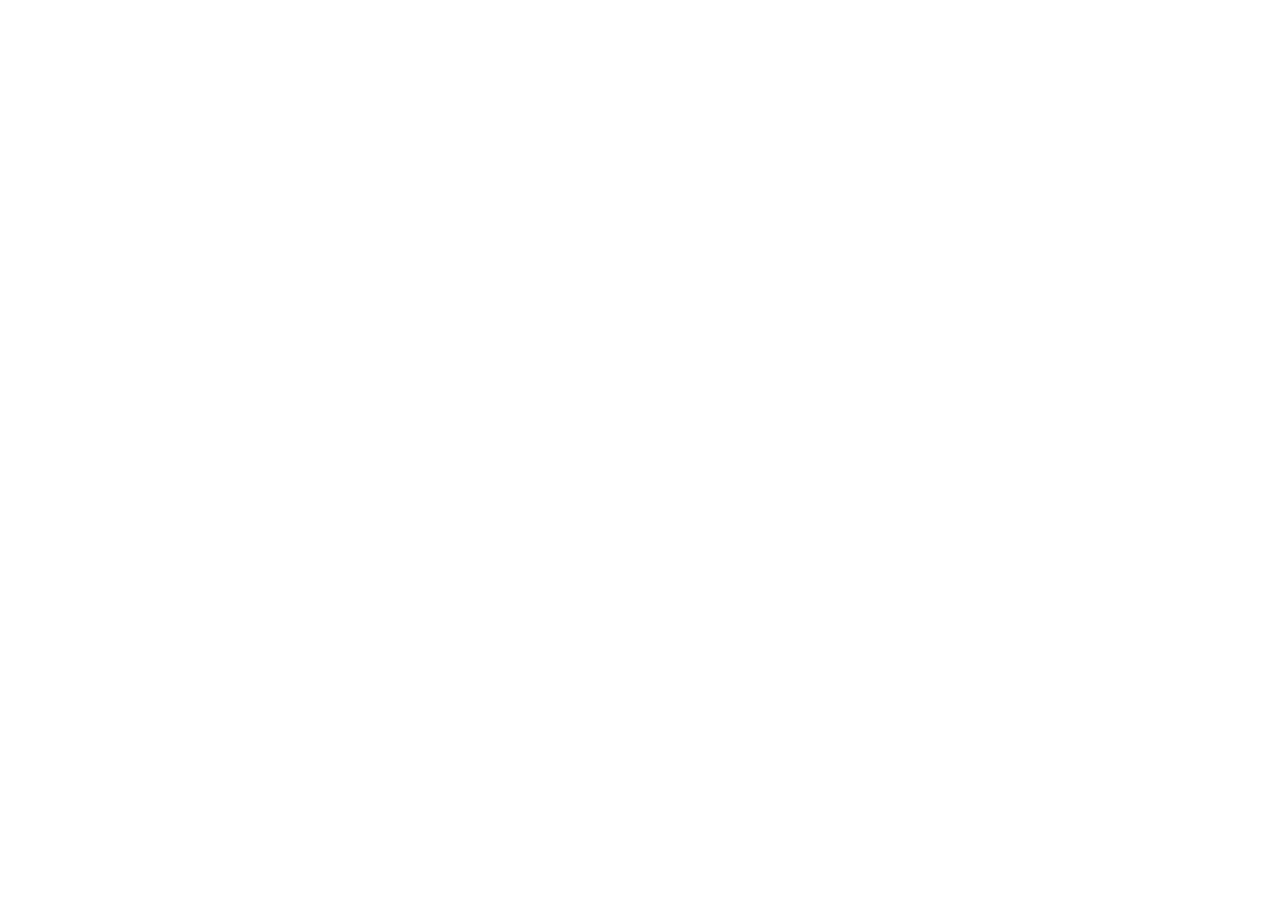
==== calculator-app/index.html @ 8c946602 "initial commit" ====
<!DOCTYPE html>
<html lang="en">
<head>
    <meta charset="UTF-8">
    <meta name="viewport" content="width=device-width, initial-scale=1.0">
    <link rel="preconnect" href="https://fonts.googleapis.com">
    <link rel="preconnect" href="https://fonts.gstatic.com" crossorigin>
    <link href="https://fonts.googleapis.com/css2?family=League+Spartan:wght@100..900&display=swap" rel="stylesheet">
    <title>Calculator App</title>
</head>
<body>
    
</body>
</html>
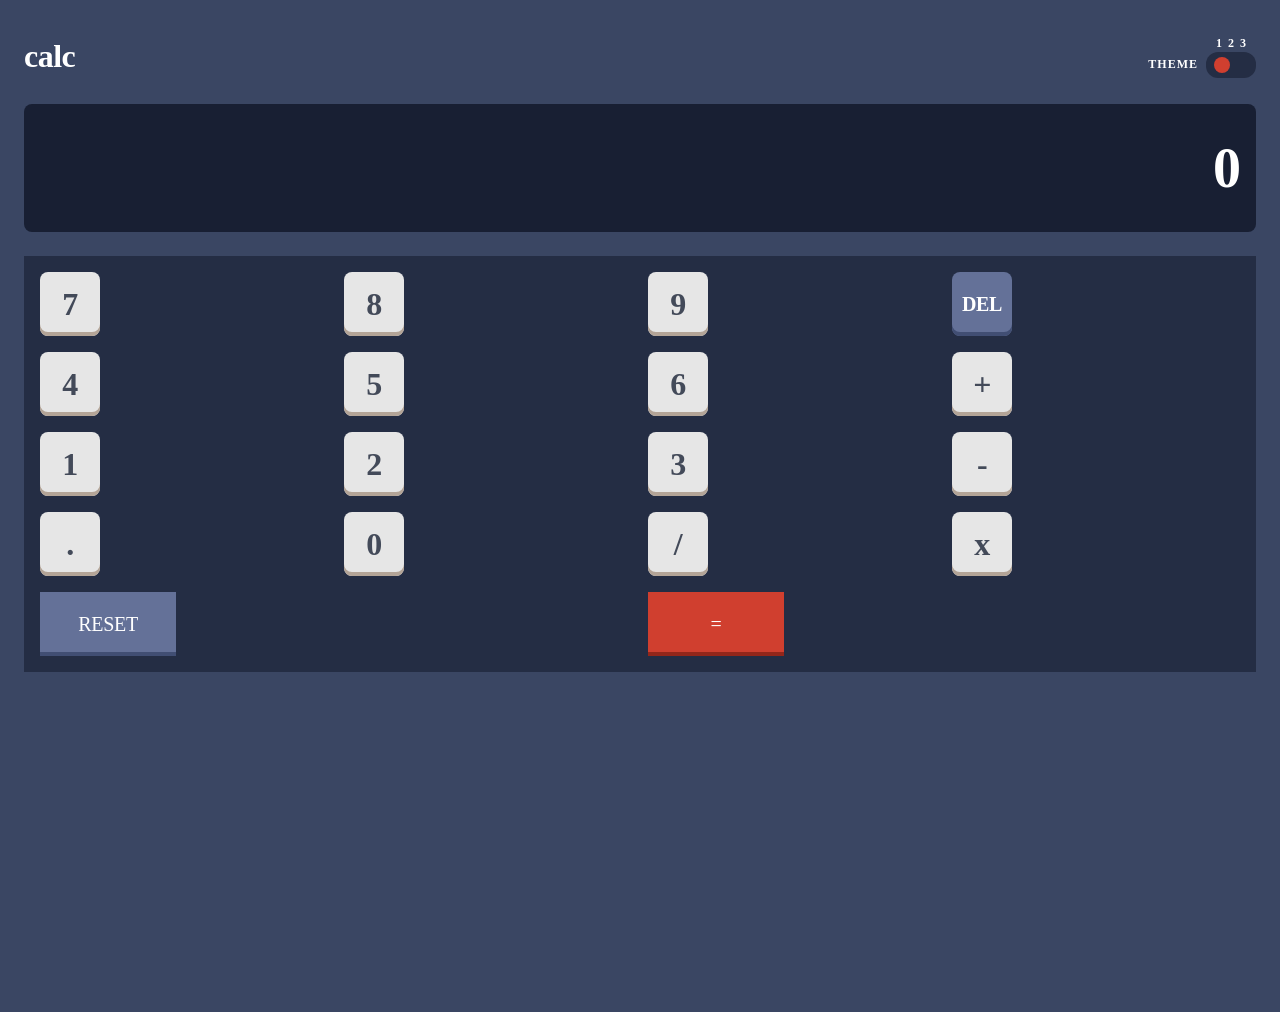
==== commit ebd89503: "feat: implement calculator layout and styles" ====
--- a/calculator-app/index.html
+++ b/calculator-app/index.html
@@ -6,9 +6,61 @@
     <link rel="preconnect" href="https://fonts.googleapis.com">
     <link rel="preconnect" href="https://fonts.gstatic.com" crossorigin>
     <link href="https://fonts.googleapis.com/css2?family=League+Spartan:wght@100..900&display=swap" rel="stylesheet">
+    <link rel="stylesheet" href="styles.css">
     <title>Calculator App</title>
 </head>
 <body>
-    
+    <main>
+        <div class="theme-toggle">
+            <div class="title">
+                <p>calc</p  >
+            </div>
+            <div class="theme-container">
+                <p>THEME</p>
+                <div class="toggle-container">
+                   <div class="toggle-circle-container">
+                       <div class="toggle-circle"></div>
+                   </div>
+                   <div class="number-toggles">
+                       <span>1</span>
+                       <span>2</span>
+                       <span>3</span>
+                   </div>
+                   </div>
+                </div>
+            </div>
+        </div>
+
+        <div class="container">
+            <div class="display">
+                <div class="display-screen">
+                    <p>0</p>
+                </div>
+            </div>
+            <div class="buttons">
+                <div class="btn-inputs">
+                    <button class="button">7</button>
+                    <button class="button">8</button>
+                    <button class="button">9</button>
+                    <button class="button btn-DEL">DEL</button>
+                    <button class="button">4</button>
+                    <button class="button">5</button>
+                    <button class="button">6</button>
+                    <button class="button">+</button>
+                    <button class="button">1</button>
+                    <button class="button">2</button>
+                    <button class="button">3</button>
+                    <button class="button">-</button>
+                    <button class="button">.</button>
+                    <button class="button">0</button>
+                    <button class="button">/</button>
+                    <button class="button">x</button>
+                </div>
+                <div class="button-row">
+                  <button class="btn btn-reset">RESET</button>
+                  <button class="btn btn-evaluate">=</button>
+                </div>
+            </div>
+    </main>
 </body>
 </html>
--- a/calculator-app/styles.css
+++ b/calculator-app/styles.css
@@ -0,0 +1,337 @@
+:root {
+  /* ==========================
+     NEUTRALS
+  ========================== */
+
+  --white: #ffffff;
+  --black: #000000;
+
+  /* ==========================
+     PURPLE
+  ========================== */
+
+  --purple-950: #17062a;
+  --purple-900: #1e0936;
+  --purple-850: #331c4d;
+  --purple-800: #56077c;
+  --purple-700: #6c34ac;
+  --purple-650: #8631af;
+
+  /* ==========================
+     NAVY
+  ========================== */
+
+  --navy-950: #181f33;
+  --navy-900: #242d44;
+  --navy-850: #3a4663;
+  --navy-750: #434a59;
+  --navy-700: #647198;
+  --navy-400: #a2b2e1;
+
+  /* ==========================
+     GRAYS
+  ========================== */
+
+  --gray-900: #36362c;
+  --gray-300: #d2cdcd;
+  --gray-200: #e6e6e6;
+  --gray-100: #eeeeee;
+
+  /* ==========================
+     BLUE
+  ========================== */
+
+  --blue-950: #1a2327;
+  --blue-500: #378187;
+  --blue-400: #62b5bc;
+
+  /* ==========================
+     RED
+  ========================== */
+
+  --red-600: #d03f2f;
+  --red-400: #f96b5b;
+
+  /* ==========================
+     ORANGE
+  ========================== */
+
+  --orange-700: #cb5402;
+  --orange-400: #ff8a38;
+
+  /* ==========================
+     CYAN
+  ========================== */
+
+  --cyan-500: #00ded0;
+  --cyan-200: #93fffb;
+
+  /* ==========================
+     YELLOW
+  ========================== */
+
+  --yellow-300: #ffe53d;
+
+  /* ==========================
+     SPACING
+  ========================== */
+  --spacing-0: 0px;
+  --spacing-1: 8px;
+  --spacing-2: 16px;
+  --spacing-3: 24px;
+  --spacing-4: 32px;
+}
+
+/* ==========================
+   CSS RESET
+========================== */
+
+    *,
+    *::before,
+    *::after {
+        margin: 0;
+        padding: 0;
+        box-sizing: border-box;
+    }
+
+    html {
+        scroll-behavior: smooth;
+    }
+
+    body {
+        min-height: 100vh;
+        line-height: 1.5;
+        -webkit-font-smoothing: antialiased;
+    }
+
+
+
+    button,
+    input,
+    textarea,
+    select {
+        font: inherit;
+    }
+
+    button {
+        cursor: pointer;
+        border: none;
+        background: none;
+    }
+
+    a {
+        color: inherit;
+        text-decoration: none;
+    }
+
+    ul,
+    ol {
+        list-style: none;
+    }
+
+
+
+body {
+  background-color: var(--navy-850);
+  color: var(--gray-900);
+  margin: 0;
+  padding: 0;
+}
+
+main {
+  margin: var(--spacing-4) var(--spacing-3);
+}
+
+.theme-toggle {
+  display: flex;
+  justify-content: space-between;
+}
+
+.title {
+  color: var(--white);
+  font-weight: bold;
+  font-size: 32px;
+  letter-spacing: -0.5px;
+}
+
+.theme-container {
+  display: flex;
+  align-items: center;
+  position: relative;
+}
+
+.theme-container p {
+   font-size: 12px;
+   font-weight: bold;
+   letter-spacing: 1px;
+   color: var(--white);
+   margin-top: var(--spacing-2);
+}
+
+.toggle-container {
+    display: flex;
+    flex-direction: column-reverse;
+}
+
+.toggle-circle-container {
+    height: 26px;
+    width: 50px;
+    border-radius: 12px;
+    display: flex;
+    align-items: center;
+    background-color: var(--navy-900);
+}
+
+.toggle-circle {
+    width: 16px;
+    height: 16px;
+    background-color: var(--red-600);
+    border-radius: 50%;
+    margin-left: var(--spacing-1);
+}
+
+.number-toggles {
+    color: var(--white);
+    display: flex;
+    gap: 6px;
+    font-weight: bold;
+    font-size: 12px;
+}
+
+
+.toggle-container {
+  display: flex;
+  align-items: center;
+  margin-left: var(--spacing-1);
+}
+
+.number {
+  display: flex;
+  flex-direction: column;
+  align-items: center;
+  margin-left: var(--spacing-1);
+  font-size: 0.8rem;
+}
+
+.number span {
+  margin-bottom: var(--spacing-1);
+}
+
+.toggle-numbers p {
+  margin-right: var(--spacing-1);
+}
+
+.container {
+  display: flex;
+  flex-direction: column;
+  align-items: center;
+  height: 100vh;
+}
+
+.display {
+  width: 100%;
+  height: 128px;
+  margin: var(--spacing-3) 0;
+}
+
+.display-screen {
+  display: flex;
+  flex-direction: column;
+  justify-content: center;
+  width: 100%;
+  height: 100%;
+  padding: var(--spacing-4);
+  background-color: var(--navy-950);
+  padding: var(--spacing-2);
+  border-radius: var(--spacing-1);
+  text-align: center;
+}
+
+.display p {
+  font-weight: bold;
+  margin-left: auto;
+  width: fit-content;
+  color: var(--white);
+  font-size: 56px;
+  letter-spacing: -1px;
+}
+
+.buttons {
+  display: flex;
+  width: 100%;
+  flex-direction: column;
+  background-color: var(--navy-900);
+}
+
+.btn-inputs {
+  display: grid;
+  column-gap: var(--spacing-2);
+  row-gap: var(--spacing-2);
+  grid-template-columns: repeat(4, 1fr);
+  grid-template-rows: repeat(4, 1fr);
+  padding: var(--spacing-2);
+
+}
+.button {
+  width: 60px;
+  height: 64px;
+  background-color: var(--gray-200);
+  border: none;
+  box-shadow: inset 0px -4px #B3A497;
+  padding: var(--spacing-2);
+  border-radius: var(--spacing-1);
+  font-size: 32px;
+  font-weight: bold;
+  color: var(--navy-750);
+  display: flex;
+  align-items: center;
+  justify-content: center;
+  letter-spacing: -0.5px;
+  cursor: pointer;
+}
+
+.btn-DEL {
+  color: var(--white);
+  background-color: var(--navy-700);
+  font-size: 20px;
+  letter-spacing: -0.3px;
+  box-shadow: inset 0px -4px #414e73;
+
+}
+
+.button-row {
+  display: grid;
+  padding: 0 var(--spacing-2);
+  padding-bottom: var(--spacing-2);
+  grid-template-columns: repeat(2, 1fr);
+  gap: var(--spacing-2);
+}
+
+.btn {
+  height: 64px;
+  width: 136px;
+  display: flex;
+  align-items: center;
+  justify-content: center;
+}
+.btn-reset {
+  color: var(--white);
+  background-color: var(--navy-700);
+  font-size: 20px;
+  letter-spacing: -0.3px;
+  box-shadow: inset 0px -4px #414e73;
+}
+
+.btn-evaluate {
+  color: var(--white);
+  background-color: var(--red-600);
+  font-size: 20px;
+  letter-spacing: -0.3px;
+  box-shadow: inset 0px -4px #93261A;
+}
+
+.button:hover {
+  background-color: var(--gray-100);
+}
+
+
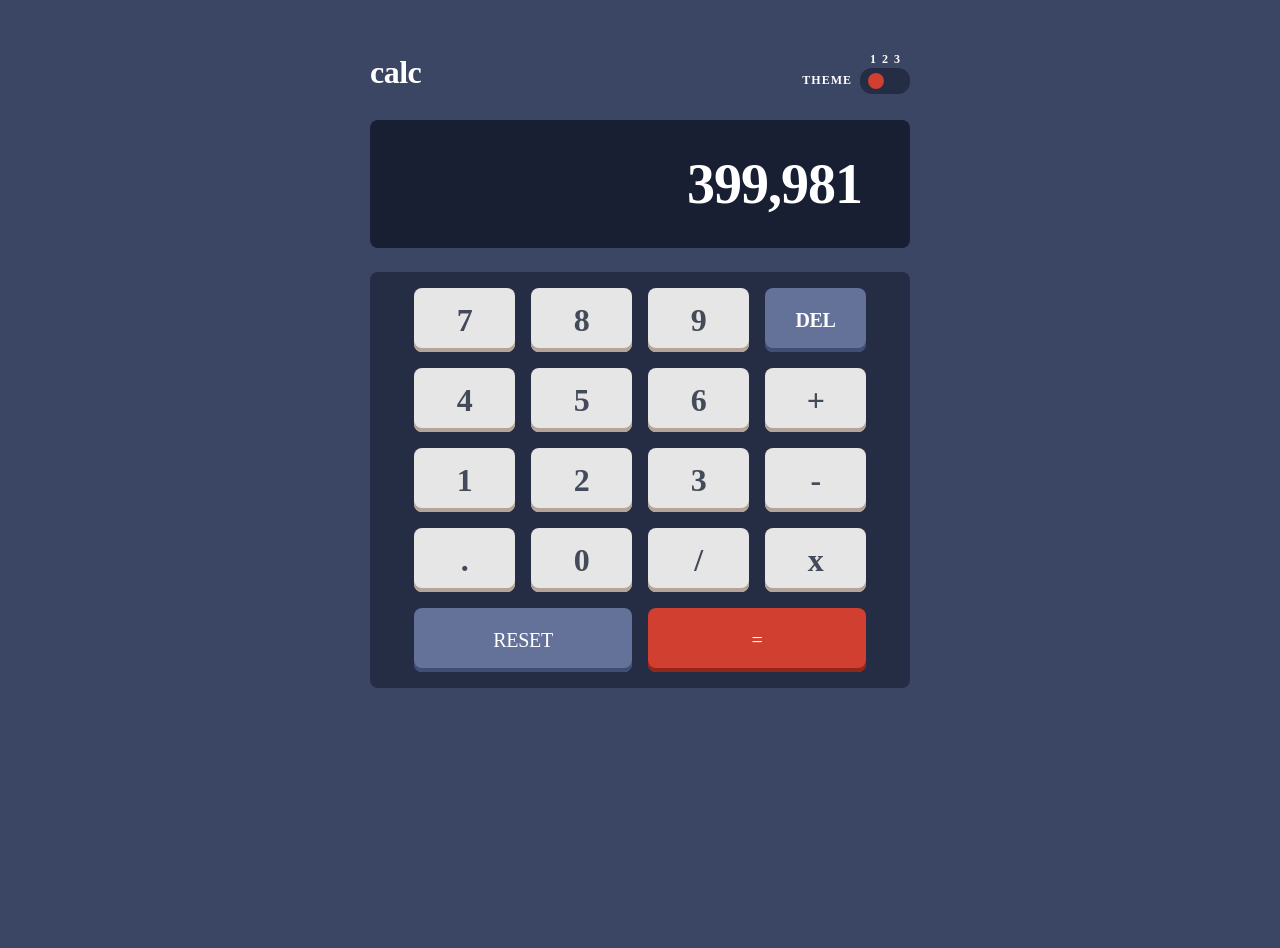
==== commit 0e78e62f: "feat: update calculator display and enhance layout responsiveness" ====
--- a/calculator-app/index.html
+++ b/calculator-app/index.html
@@ -34,7 +34,7 @@
         <div class="container">
             <div class="display">
                 <div class="display-screen">
-                    <p>0</p>
+                    <p>399,981</p>
                 </div>
             </div>
             <div class="buttons">
--- a/calculator-app/styles.css
+++ b/calculator-app/styles.css
@@ -140,6 +140,13 @@
 
 main {
   margin: var(--spacing-4) var(--spacing-3);
+  max-width: 540px;
+}
+
+@media (min-width: 768px) {
+  main {
+    margin: 48px auto 0 auto;
+  }
 }
 
 .theme-toggle {
@@ -225,7 +232,6 @@
   display: flex;
   flex-direction: column;
   align-items: center;
-  height: 100vh;
 }
 
 .display {
@@ -256,11 +262,20 @@
   letter-spacing: -1px;
 }
 
+@media (min-width: 768px) {
+  .display p {
+    padding-right: var(--spacing-4);
+  }
+}
+
+
 .buttons {
   display: flex;
   width: 100%;
+  border-radius: var(--spacing-1);
   flex-direction: column;
   background-color: var(--navy-900);
+  padding: 0 var(--spacing-2);
 }
 
 .btn-inputs {
@@ -269,9 +284,27 @@
   row-gap: var(--spacing-2);
   grid-template-columns: repeat(4, 1fr);
   grid-template-rows: repeat(4, 1fr);
-  padding: var(--spacing-2);
-
-}
+  place-items: center;
+  padding: var(--spacing-2) 0;
+}
+
+@media (min-width: 768px) {
+  .btn-inputs,
+  .button-row {
+    max-width: 476px;
+    margin: 0 auto;
+  }
+}
+
+.button,
+.btn {
+  display: flex;
+  align-items: center;
+  justify-content: center;
+  letter-spacing: -0.5px;
+  border-radius: var(--spacing-1);
+}
+
 .button {
   width: 60px;
   height: 64px;
@@ -279,15 +312,17 @@
   border: none;
   box-shadow: inset 0px -4px #B3A497;
   padding: var(--spacing-2);
-  border-radius: var(--spacing-1);
   font-size: 32px;
   font-weight: bold;
   color: var(--navy-750);
-  display: flex;
-  align-items: center;
-  justify-content: center;
-  letter-spacing: -0.5px;
   cursor: pointer;
+
+}
+
+@media (min-width: 768px) {
+  .button {
+    width: 101px;
+  }
 }
 
 .btn-DEL {
@@ -301,7 +336,7 @@
 
 .button-row {
   display: grid;
-  padding: 0 var(--spacing-2);
+  place-items: center;
   padding-bottom: var(--spacing-2);
   grid-template-columns: repeat(2, 1fr);
   gap: var(--spacing-2);
@@ -309,10 +344,13 @@
 
 .btn {
   height: 64px;
-  width: 136px;
-  display: flex;
-  align-items: center;
-  justify-content: center;
+  width: 100%;
+}
+
+@media (min-width: 768px) {
+  .btn {
+    width: 218px;
+  }
 }
 .btn-reset {
   color: var(--white);
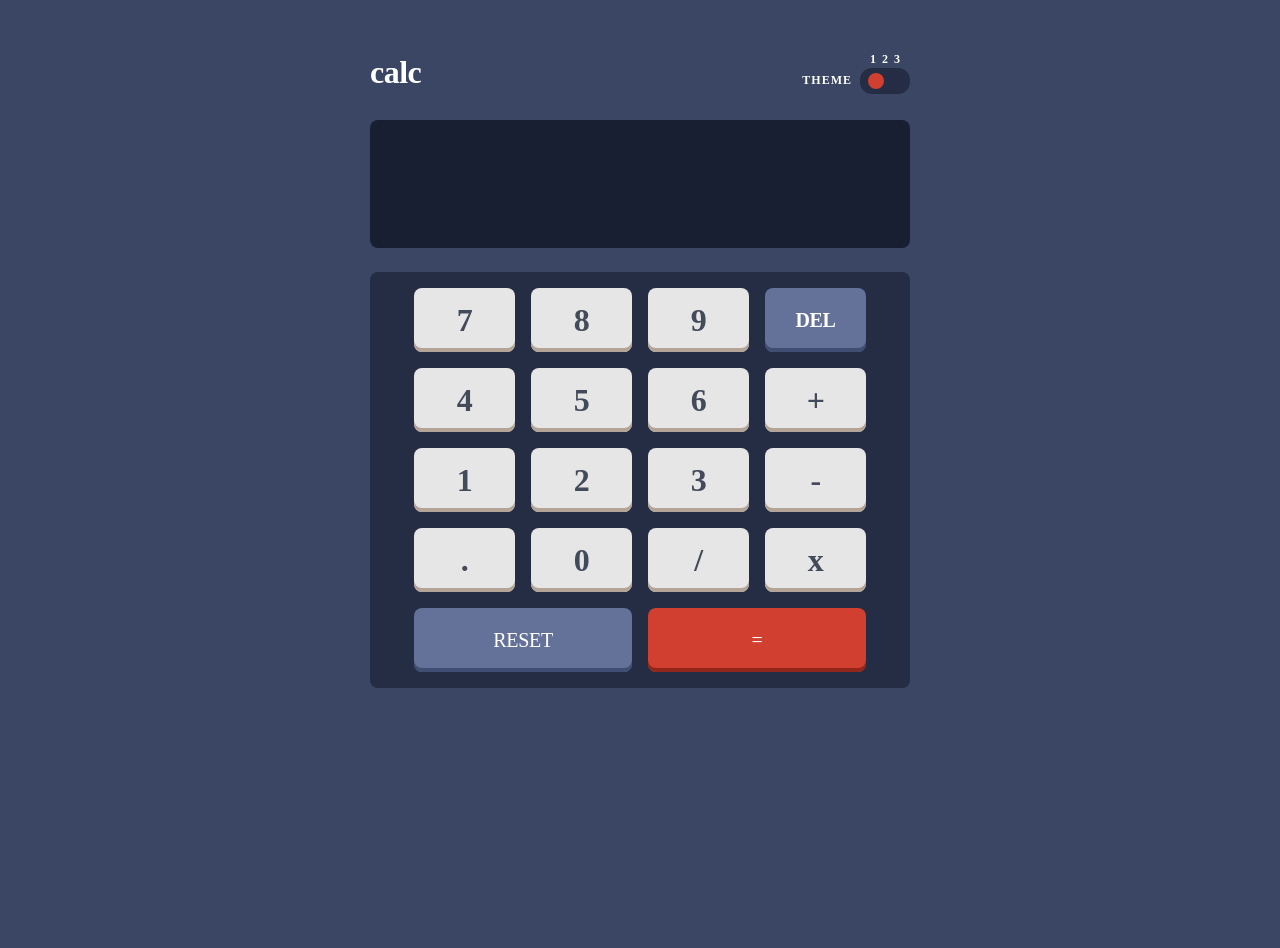
==== commit 3b616094: "feat: add js script logic" ====
--- a/calculator-app/index.html
+++ b/calculator-app/index.html
@@ -34,33 +34,34 @@
         <div class="container">
             <div class="display">
                 <div class="display-screen">
-                    <p>399,981</p>
+                    <p class="display-value"></p>
                 </div>
             </div>
             <div class="buttons">
                 <div class="btn-inputs">
-                    <button class="button">7</button>
-                    <button class="button">8</button>
-                    <button class="button">9</button>
-                    <button class="button btn-DEL">DEL</button>
-                    <button class="button">4</button>
-                    <button class="button">5</button>
-                    <button class="button">6</button>
-                    <button class="button">+</button>
-                    <button class="button">1</button>
-                    <button class="button">2</button>
-                    <button class="button">3</button>
-                    <button class="button">-</button>
-                    <button class="button">.</button>
-                    <button class="button">0</button>
-                    <button class="button">/</button>
-                    <button class="button">x</button>
+                    <button class="button seven">7</button>
+                    <button class="button eight">8</button>
+                    <button class="button nine">9</button>
+                    <button class="button DEL">DEL</button>
+                    <button class="button four">4</button>
+                    <button class="button five">5</button>
+                    <button class="button six">6</button>
+                    <button class="button plus">+</button>
+                    <button class="button one">1</button>
+                    <button class="button two">2</button>
+                    <button class="button three">3</button>
+                    <button class="button minus">-</button>
+                    <button class="button dot">.</button>
+                    <button class="button zero">0</button>
+                    <button class="button divide">/</button>
+                    <button class="button multiply">x</button>
                 </div>
                 <div class="button-row">
-                  <button class="btn btn-reset">RESET</button>
-                  <button class="btn btn-evaluate">=</button>
+                  <button class="btn reset">RESET</button>
+                  <button class="btn equal">=</button>
                 </div>
             </div>
     </main>
+  <script src="script.js"></script>
 </body>
 </html>
--- a/calculator-app/styles.css
+++ b/calculator-app/styles.css
@@ -325,7 +325,7 @@
   }
 }
 
-.btn-DEL {
+.DEL {
   color: var(--white);
   background-color: var(--navy-700);
   font-size: 20px;
@@ -352,7 +352,8 @@
     width: 218px;
   }
 }
-.btn-reset {
+
+.reset {
   color: var(--white);
   background-color: var(--navy-700);
   font-size: 20px;
@@ -360,7 +361,7 @@
   box-shadow: inset 0px -4px #414e73;
 }
 
-.btn-evaluate {
+.equal {
   color: var(--white);
   background-color: var(--red-600);
   font-size: 20px;
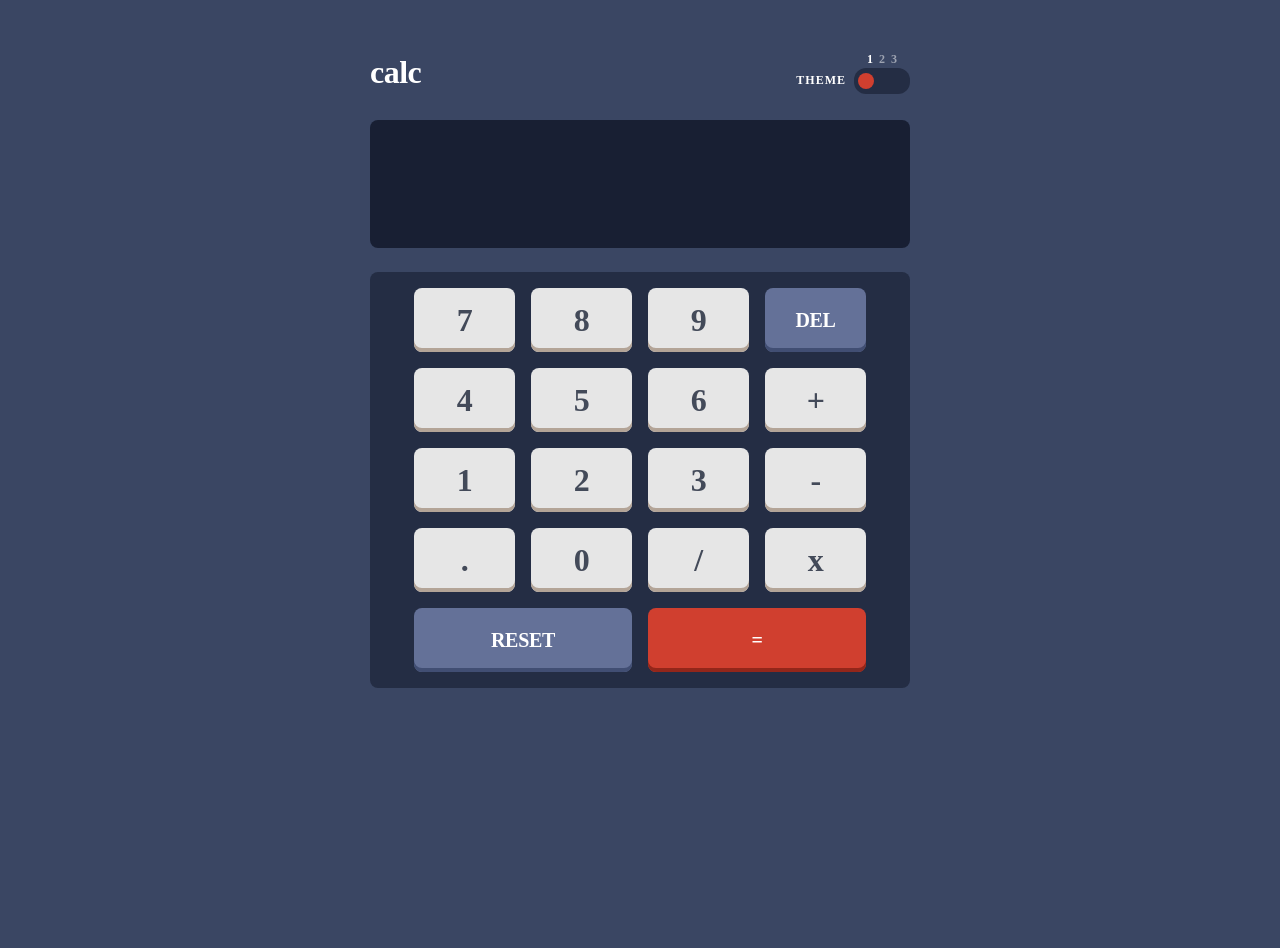
==== commit 89e31d18: "feat: implement theme toggle functionality and styles for improved user experience" ====
--- a/calculator-app/index.html
+++ b/calculator-app/index.html
@@ -9,7 +9,7 @@
     <link rel="stylesheet" href="styles.css">
     <title>Calculator App</title>
 </head>
-<body>
+<body data-theme="1">
     <main>
         <div class="theme-toggle">
             <div class="title">
@@ -19,12 +19,13 @@
                 <p>THEME</p>
                 <div class="toggle-container">
                    <div class="toggle-circle-container">
-                       <div class="toggle-circle"></div>
+                       <div class="toggle-circle pos-1"></div>
                    </div>
+                   <!-- data attributes -->
                    <div class="number-toggles">
-                       <span>1</span>
-                       <span>2</span>
-                       <span>3</span>
+                       <span data-theme="1" class="active">1</span>
+                       <span data-theme="2">2</span>
+                       <span data-theme="3">3</span>
                    </div>
                    </div>
                 </div>
--- a/calculator-app/styles.css
+++ b/calculator-app/styles.css
@@ -82,6 +82,61 @@
   --spacing-4: 32px;
 }
 
+/* theme */
+body[data-theme="1"] {
+  --bg-color: var(--navy-850);
+  --keypad-bg: var(--navy-900);
+  --screen-bg: var(--navy-950);
+  --key-bg: var(--gray-200);
+  --key-text: var(--navy-750);
+  --key-shadow: #B3A497;        
+  --key-secondary-bg: var(--navy-700);
+  --key-secondary-shadow: #414e73;
+  --key-secondary-text: var(--white);
+  --key-equals-bg: var(--red-600);
+  --key-equals-shadow: #93261A;
+  --key-equals-text: var(--white);
+  --toggle-circle-bg: var(--red-600);
+  --heading-text: var(--white);
+  --toggle-track-bg: var(--navy-900);
+}
+
+body[data-theme="2"] {
+  --bg-color: var(--white);
+  --keypad-bg: var(--gray-300);
+  --screen-bg: var(--gray-100);
+  --key-bg: var(--gray-200);
+  --key-text: var(--gray-900);
+  --key-shadow: #A79E91;
+  --key-secondary-bg: var(--blue-500);
+  --key-secondary-shadow: #1B6066;
+  --key-equals-bg: var(--orange-700);
+  --key-equals-shadow: #873901;
+  --key-equals-text: var(--white);
+  --key-secondary-text: var(--white);
+  --toggle-circle-bg: var(--orange-700);
+  --heading-text: var(--gray-900);
+  --toggle-track-bg: var(--gray-300);
+}
+
+body[data-theme="3"] {
+  --bg-color: var(--purple-950);
+  --keypad-bg: var(--purple-900);
+  --screen-bg: var(--purple-900);
+  --key-bg: var(--purple-850);
+  --key-text: var(--yellow-300);
+  --key-shadow: #881C9E;
+  --key-secondary-bg: var(--purple-800);
+  --key-secondary-shadow: #881C9E;
+  --key-equals-bg: var(--cyan-500);
+  --key-secondary-text: var(--white);
+  --key-equals-text: var(--black);
+  --key-equals-shadow: #6CF9F1;
+  --toggle-circle-bg: var(--cyan-500);
+  --heading-text: var(--yellow-300);
+  --toggle-track-bg: var(--purple-900);
+}
+
 /* ==========================
    CSS RESET
 ========================== */
@@ -116,7 +171,6 @@
     button {
         cursor: pointer;
         border: none;
-        background: none;
     }
 
     a {
@@ -132,8 +186,8 @@
 
 
 body {
-  background-color: var(--navy-850);
-  color: var(--gray-900);
+  background-color: var(--bg-color);
+  color: var(--heading-text);
   margin: 0;
   padding: 0;
 }
@@ -155,7 +209,7 @@
 }
 
 .title {
-  color: var(--white);
+  color: var(--heading-text);
   font-weight: bold;
   font-size: 32px;
   letter-spacing: -0.5px;
@@ -171,61 +225,58 @@
    font-size: 12px;
    font-weight: bold;
    letter-spacing: 1px;
-   color: var(--white);
+   color: var(--heading-text);
    margin-top: var(--spacing-2);
 }
 
 .toggle-container {
-    display: flex;
-    flex-direction: column-reverse;
+  display: flex;
+  flex-direction: column-reverse;
+  align-items: center;
+  margin-left: var(--spacing-1);
 }
 
 .toggle-circle-container {
+    position: relative;
     height: 26px;
-    width: 50px;
+    width: 56px;
     border-radius: 12px;
     display: flex;
     align-items: center;
-    background-color: var(--navy-900);
+    background-color: var(--toggle-track-bg);
 }
 
 .toggle-circle {
+    position: absolute;
     width: 16px;
     height: 16px;
-    background-color: var(--red-600);
+    background-color: var(--toggle-circle-bg);
     border-radius: 50%;
-    margin-left: var(--spacing-1);
-}
+    margin-left: 4px;
+    transition: transform 0.2s ease, background-color 0.2s ease;
+
+}
+.toggle-circle.pos-1 { transform: translateX(0px); }
+.toggle-circle.pos-2 { transform: translateX(15px); }
+.toggle-circle.pos-3 { transform: translateX(30px); }
+
 
 .number-toggles {
-    color: var(--white);
+    color: var(--heading-text);
     display: flex;
     gap: 6px;
     font-weight: bold;
     font-size: 12px;
 }
 
-
-.toggle-container {
-  display: flex;
-  align-items: center;
-  margin-left: var(--spacing-1);
-}
-
-.number {
-  display: flex;
-  flex-direction: column;
-  align-items: center;
-  margin-left: var(--spacing-1);
-  font-size: 0.8rem;
-}
-
-.number span {
-  margin-bottom: var(--spacing-1);
-}
-
-.toggle-numbers p {
-  margin-right: var(--spacing-1);
+.number-toggles span {
+  cursor: pointer;
+  opacity: 0.5;
+  transition: opacity 0.2s ease;
+}
+
+.number-toggles span.active {
+  opacity: 1;
 }
 
 .container {
@@ -247,7 +298,7 @@
   width: 100%;
   height: 100%;
   padding: var(--spacing-4);
-  background-color: var(--navy-950);
+  background-color: var(--screen-bg);
   padding: var(--spacing-2);
   border-radius: var(--spacing-1);
   text-align: center;
@@ -257,7 +308,7 @@
   font-weight: bold;
   margin-left: auto;
   width: fit-content;
-  color: var(--white);
+  color: var(--heading-text);
   font-size: 56px;
   letter-spacing: -1px;
 }
@@ -274,7 +325,7 @@
   width: 100%;
   border-radius: var(--spacing-1);
   flex-direction: column;
-  background-color: var(--navy-900);
+  background-color: var(--keypad-bg);
   padding: 0 var(--spacing-2);
 }
 
@@ -308,13 +359,13 @@
 .button {
   width: 60px;
   height: 64px;
-  background-color: var(--gray-200);
+  background-color: var(--key-bg);
   border: none;
-  box-shadow: inset 0px -4px #B3A497;
+  box-shadow: inset 0px -4px var(--key-shadow);
   padding: var(--spacing-2);
   font-size: 32px;
   font-weight: bold;
-  color: var(--navy-750);
+  color: var(--key-text);
   cursor: pointer;
 
 }
@@ -326,12 +377,11 @@
 }
 
 .DEL {
-  color: var(--white);
-  background-color: var(--navy-700);
+  background-color: var(--key-secondary-bg);
   font-size: 20px;
   letter-spacing: -0.3px;
-  box-shadow: inset 0px -4px #414e73;
-
+  box-shadow: inset 0px -4px var(--key-secondary-shadow);
+  color: var(--key-secondary-text);
 }
 
 .button-row {
@@ -345,6 +395,10 @@
 .btn {
   height: 64px;
   width: 100%;
+  color: var(--key-secondary-text);
+  font-size: 20px;
+  font-weight: bold;
+  letter-spacing: -0.3px;
 }
 
 @media (min-width: 768px) {
@@ -353,24 +407,39 @@
   }
 }
 
-.reset {
-  color: var(--white);
-  background-color: var(--navy-700);
-  font-size: 20px;
-  letter-spacing: -0.3px;
-  box-shadow: inset 0px -4px #414e73;
+.reset{
+  background-color: var(--key-secondary-bg);
+  box-shadow: inset 0px -4px var(--key-secondary-shadow);
+}
+
+.reset:active,
+.DEL:active {
+  transform: translateY(2px);
+   box-shadow: inset 0px -2px var(--key-secondary-shadow); 
+   opacity: 0.8;
 }
 
 .equal {
-  color: var(--white);
-  background-color: var(--red-600);
-  font-size: 20px;
-  letter-spacing: -0.3px;
-  box-shadow: inset 0px -4px #93261A;
-}
-
-.button:hover {
-  background-color: var(--gray-100);
-}
-
-
+  color: var(--key-equals-text);
+  background-color: var(--key-equals-bg);
+  box-shadow: inset 0px -4px var(--key-equals-shadow);
+}
+
+.equal:active {
+  transform: translateY(2px);
+   box-shadow: inset 0px -2px var(--key-equals-shadow); 
+   opacity: 0.8;
+}
+
+button {
+    transition: transform 0.1s ease-in-out, opacity 0.1s ease-in-out, box-shadow 0.1s ease-in-out;
+}
+
+button:active {
+  transform: translateY(2px);
+   box-shadow: inset 0px -2px var(--key-shadow); 
+   opacity: 0.8;
+}
+
+
+
